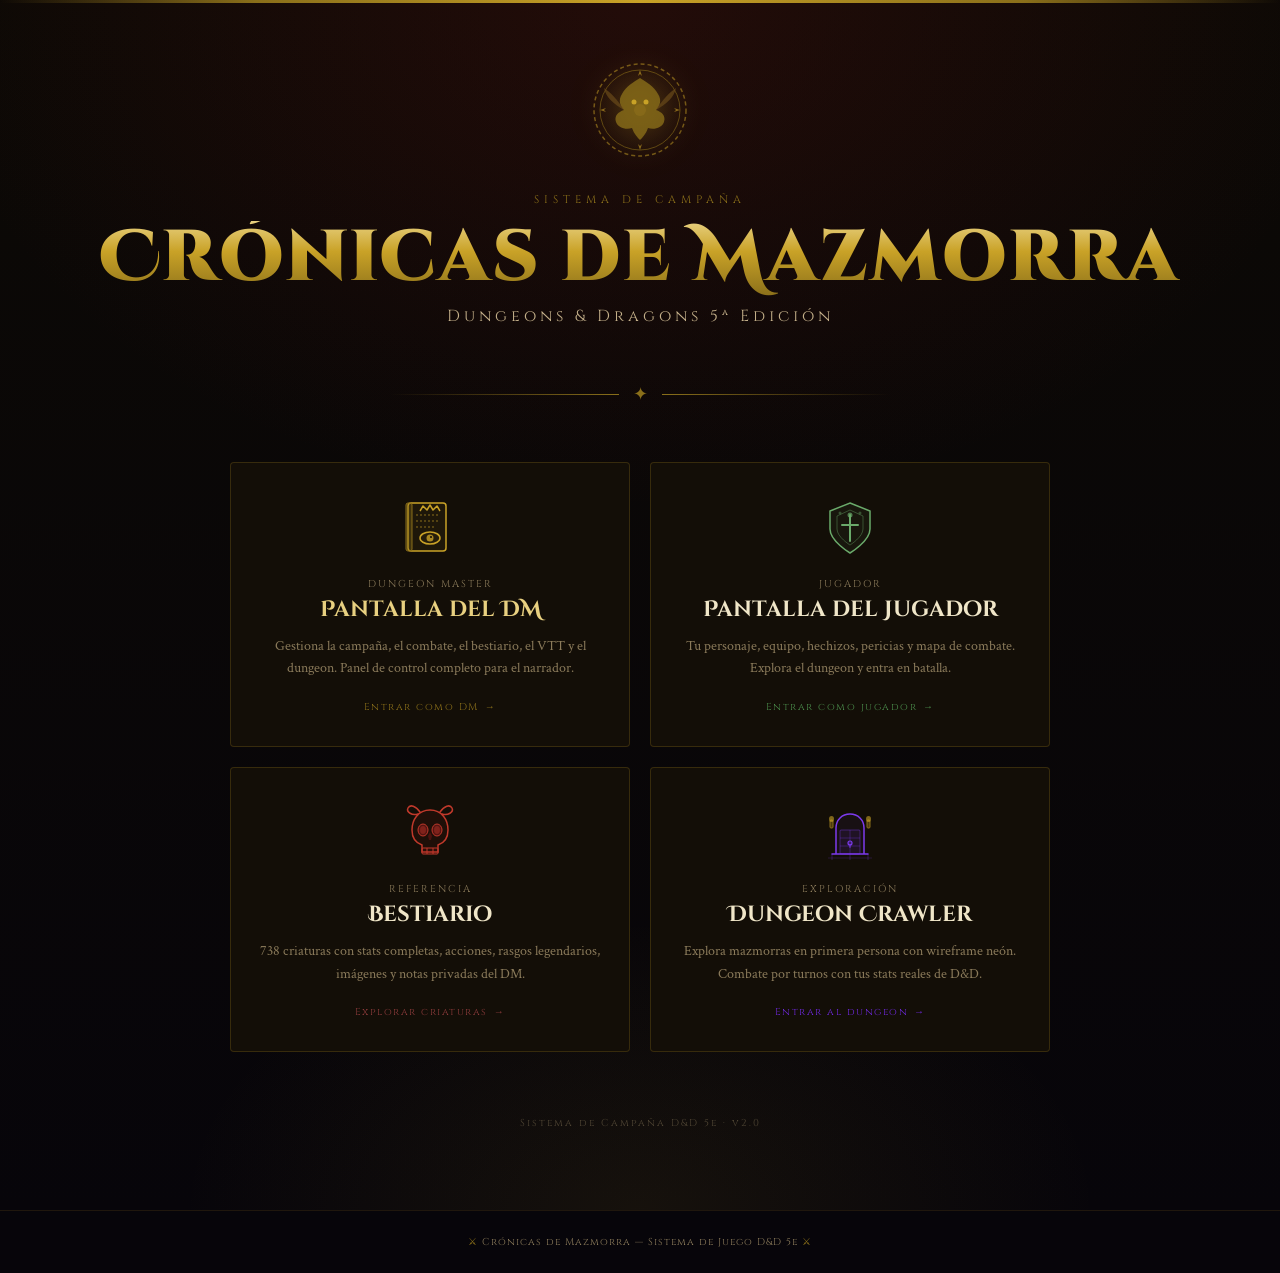
==== index.html @ 4f2b51bd "Add files via upload" ====
<!DOCTYPE html>
<html lang="es">
<head>
<meta charset="UTF-8">
<meta name="viewport" content="width=device-width, initial-scale=1.0">
<title>Crónicas de Mazmorra — D&D 5e</title>
<link rel="preconnect" href="https://fonts.googleapis.com">
<link href="https://fonts.googleapis.com/css2?family=Cinzel+Decorative:wght@400;700;900&family=Cinzel:wght@400;600;700&family=Crimson+Text:ital,wght@0,400;0,600;1,400&display=swap" rel="stylesheet">
<style>
/* ══════════════════════════════════════
   RESET & TOKENS
══════════════════════════════════════ */
*, *::before, *::after { box-sizing: border-box; margin: 0; padding: 0; }

:root {
  --black:   #07050a;
  --bg:      #0c0905;
  --bg2:     #130e07;
  --bg3:     #1c1509;
  --gold:    #c9a227;
  --gold-d:  #8a6f1a;
  --gold-b:  #f0c840;
  --gold-g:  #e8d080;
  --red:     #8b1a1a;
  --red-b:   #c0392b;
  --cream:   #f0e6c8;
  --cream-d: #c4b08a;
  --cream-m: #8a7a5a;
}

html { scroll-behavior: smooth; }

body {
  font-family: 'Crimson Text', Georgia, serif;
  background: var(--black);
  color: var(--cream);
  min-height: 100vh;
  overflow-x: hidden;
}

/* ── Noise texture overlay ── */
body::before {
  content: '';
  position: fixed; inset: 0; z-index: 0;
  background-image: url("data:image/svg+xml,%3Csvg xmlns='http://www.w3.org/2000/svg' width='300' height='300'%3E%3Cfilter id='n'%3E%3CfeTurbulence type='fractalNoise' baseFrequency='0.75' numOctaves='4' stitchTiles='stitch'/%3E%3C/filter%3E%3Crect width='300' height='300' filter='url(%23n)' opacity='0.04'/%3E%3C/svg%3E");
  pointer-events: none;
}

/* ══════════════════════════════════════
   HERO
══════════════════════════════════════ */
.hero {
  position: relative; z-index: 1;
  min-height: 100vh;
  display: flex; flex-direction: column;
  align-items: center; justify-content: center;
  padding: 60px 24px 80px;
  text-align: center;
  background:
    radial-gradient(ellipse 80% 60% at 50% 0%, rgba(139,26,26,0.18) 0%, transparent 70%),
    radial-gradient(ellipse 60% 40% at 50% 100%, rgba(201,162,39,0.08) 0%, transparent 60%),
    linear-gradient(180deg, #0c0905 0%, #07050a 100%);
}

/* Ornamental top bar */
.hero::before {
  content: '';
  position: absolute; top: 0; left: 0; right: 0;
  height: 3px;
  background: linear-gradient(90deg, transparent, var(--gold-d) 20%, var(--gold) 50%, var(--gold-d) 80%, transparent);
}

/* ── Emblem ── */
.emblem {
  width: 100px; height: 100px;
  margin-bottom: 32px;
  position: relative;
}
.emblem svg {
  width: 100%; height: 100%;
  filter: drop-shadow(0 0 16px rgba(201,162,39,0.4));
  animation: emblem-pulse 4s ease-in-out infinite;
}
@keyframes emblem-pulse {
  0%, 100% { filter: drop-shadow(0 0 12px rgba(201,162,39,0.3)); }
  50%       { filter: drop-shadow(0 0 28px rgba(201,162,39,0.6)); }
}

/* ── Title ── */
.hero-eyebrow {
  font-family: 'Cinzel', serif;
  font-size: 11px; letter-spacing: 5px;
  color: var(--gold-d); text-transform: uppercase;
  margin-bottom: 14px;
}

.hero-title {
  font-family: 'Cinzel Decorative', serif;
  font-size: clamp(32px, 7vw, 72px);
  font-weight: 900;
  line-height: 1.05;
  letter-spacing: 2px;
  margin-bottom: 8px;
  background: linear-gradient(180deg, var(--gold-g) 0%, var(--gold) 40%, var(--gold-d) 100%);
  -webkit-background-clip: text; -webkit-text-fill-color: transparent;
  background-clip: text;
  position: relative;
}

/* Flame glow — the one animated signature element */
.hero-title::after {
  content: attr(data-text);
  position: absolute; inset: 0;
  background: linear-gradient(180deg, var(--gold-b) 0%, transparent 60%);
  -webkit-background-clip: text; -webkit-text-fill-color: transparent;
  background-clip: text;
  opacity: 0;
  animation: flame 3s ease-in-out infinite;
}
@keyframes flame {
  0%, 100% { opacity: 0;   transform: translateY(0); }
  50%       { opacity: 0.5; transform: translateY(-2px); }
}

.hero-subtitle {
  font-family: 'Cinzel', serif;
  font-size: clamp(12px, 2vw, 16px);
  letter-spacing: 4px;
  color: var(--cream-d);
  margin-bottom: 56px;
}

/* ── Divider ── */
.ornament {
  display: flex; align-items: center; gap: 14px;
  color: var(--gold-d); font-size: 18px;
  margin-bottom: 56px;
  width: 100%; max-width: 500px;
}
.ornament::before, .ornament::after {
  content: '';
  flex: 1; height: 1px;
  background: linear-gradient(90deg, transparent, var(--gold-d));
}
.ornament::after { background: linear-gradient(90deg, var(--gold-d), transparent); }

/* ══════════════════════════════════════
   CARDS GRID
══════════════════════════════════════ */
.cards {
  display: grid;
  grid-template-columns: repeat(2, 1fr);
  gap: 20px;
  width: 100%; max-width: 820px;
  margin-bottom: 64px;
}

.card {
  position: relative;
  background: var(--bg2);
  border: 1px solid rgba(138,111,26,0.3);
  border-radius: 4px;
  padding: 32px 28px;
  cursor: pointer;
  text-decoration: none;
  display: flex; flex-direction: column; align-items: center;
  text-align: center;
  transition: border-color .25s, transform .2s, box-shadow .25s;
  overflow: hidden;
}

.card::before {
  content: '';
  position: absolute; inset: 0;
  background: radial-gradient(ellipse 80% 60% at 50% -10%, rgba(201,162,39,0.08) 0%, transparent 70%);
  opacity: 0; transition: opacity .3s;
}
.card:hover::before { opacity: 1; }

.card:hover {
  border-color: var(--gold-d);
  transform: translateY(-4px);
  box-shadow: 0 12px 40px rgba(0,0,0,0.5), 0 0 0 1px rgba(201,162,39,0.15);
}

/* Card accent bar */
.card::after {
  content: '';
  position: absolute; top: 0; left: 0; right: 0;
  height: 2px;
  opacity: 0; transition: opacity .3s;
}
.card:hover::after { opacity: 1; }
.card-dm::after    { background: linear-gradient(90deg, transparent, var(--gold), transparent); }
.card-pl::after    { background: linear-gradient(90deg, transparent, #6aaa6a, transparent); }
.card-bs::after    { background: linear-gradient(90deg, transparent, var(--red-b), transparent); }
.card-dg::after    { background: linear-gradient(90deg, transparent, #7c3aed, transparent); }

/* Card content */
.card-icon {
  width: 64px; height: 64px; margin-bottom: 18px;
  position: relative; z-index: 1;
}
.card-icon svg { width: 100%; height: 100%; }

.card-label {
  font-family: 'Cinzel', serif;
  font-size: 10px; letter-spacing: 2px;
  color: var(--cream-m); text-transform: uppercase;
  margin-bottom: 6px; position: relative; z-index: 1;
}
.card-name {
  font-family: 'Cinzel Decorative', serif;
  font-size: clamp(16px, 2.5vw, 22px); font-weight: 700;
  color: var(--cream); margin-bottom: 12px;
  position: relative; z-index: 1; line-height: 1.2;
}
.card-desc {
  font-size: 14px; color: var(--cream-m);
  line-height: 1.6; position: relative; z-index: 1;
  flex: 1;
}
.card-cta {
  margin-top: 20px;
  font-family: 'Cinzel', serif; font-size: 10px;
  letter-spacing: 1.5px; color: var(--gold-d);
  display: flex; align-items: center; gap: 6px;
  position: relative; z-index: 1;
  transition: color .2s;
}
.card:hover .card-cta { color: var(--gold); }
.card-cta::after { content: '→'; transition: transform .2s; }
.card:hover .card-cta::after { transform: translateX(4px); }

/* Card highlight for DM */
.card-dm { border-color: rgba(201,162,39,0.2); }
.card-dm .card-name { color: var(--gold-g); }

/* ══════════════════════════════════════
   FOOTER
══════════════════════════════════════ */
.footer {
  position: relative; z-index: 1;
  border-top: 1px solid rgba(58,42,16,0.5);
  padding: 24px;
  text-align: center;
  font-family: 'Cinzel', serif; font-size: 10px;
  color: var(--cream-m); letter-spacing: 1px;
}
.footer span { color: var(--gold-d); }

/* ══════════════════════════════════════
   RESPONSIVE
══════════════════════════════════════ */
@media (max-width: 640px) {
  .cards { grid-template-columns: 1fr; max-width: 400px; }
  .card  { padding: 24px 20px; }
  .hero-title { letter-spacing: 0; }
}
@media (max-width: 380px) {
  .cards { gap: 14px; }
}
</style>
</head>
<body>

<section class="hero">

  <!-- Dragon emblem SVG -->
  <div class="emblem">
    <svg viewBox="0 0 100 100" fill="none" xmlns="http://www.w3.org/2000/svg">
      <!-- Outer ring -->
      <circle cx="50" cy="50" r="46" stroke="#c9a227" stroke-width="1.5" stroke-dasharray="4 3" opacity="0.5"/>
      <circle cx="50" cy="50" r="40" stroke="#8a6f1a" stroke-width="1" opacity="0.6"/>
      <!-- Dragon silhouette -->
      <path d="M50 18 C44 22 36 26 32 34 C28 40 30 46 34 50 C28 52 24 56 26 62 C28 68 36 70 42 68 C44 74 48 78 50 80 C52 78 56 74 58 68 C64 70 72 68 74 62 C76 56 72 52 66 50 C70 46 72 40 68 34 C64 26 56 22 50 18Z" fill="#8a6f1a" opacity="0.8"/>
      <!-- Wings -->
      <path d="M34 50 C24 44 16 38 14 28 C20 32 28 40 34 50Z" fill="#6a4a1a" opacity="0.7"/>
      <path d="M66 50 C76 44 84 38 86 28 C80 32 72 40 66 50Z" fill="#6a4a1a" opacity="0.7"/>
      <!-- Eye -->
      <circle cx="44" cy="42" r="2.5" fill="#c9a227"/>
      <circle cx="56" cy="42" r="2.5" fill="#c9a227"/>
      <!-- Glow center -->
      <circle cx="50" cy="50" r="6" fill="rgba(201,162,39,0.15)"/>
      <!-- Corner ornaments -->
      <path d="M50 10 L52 16 L50 14 L48 16Z" fill="#c9a227" opacity="0.6"/>
      <path d="M50 90 L52 84 L50 86 L48 84Z" fill="#c9a227" opacity="0.6"/>
      <path d="M10 50 L16 52 L14 50 L16 48Z" fill="#c9a227" opacity="0.6"/>
      <path d="M90 50 L84 52 L86 50 L84 48Z" fill="#c9a227" opacity="0.6"/>
    </svg>
  </div>

  <div class="hero-eyebrow">Sistema de Campaña</div>

  <h1 class="hero-title" data-text="Crónicas de Mazmorra">Crónicas de Mazmorra</h1>
  <p class="hero-subtitle">Dungeons &amp; Dragons 5ª Edición</p>

  <div class="ornament">✦</div>

  <!-- CARDS -->
  <div class="cards">

    <!-- DM Screen -->
    <a href="login.html" class="card card-dm">
      <div class="card-icon">
        <svg viewBox="0 0 64 64" fill="none" xmlns="http://www.w3.org/2000/svg">
          <!-- Tome / book with eye -->
          <rect x="10" y="8" width="38" height="48" rx="3" stroke="#c9a227" stroke-width="1.5" fill="rgba(201,162,39,0.06)"/>
          <rect x="8" y="8" width="6" height="48" rx="2" fill="rgba(138,111,26,0.3)" stroke="#8a6f1a" stroke-width="1"/>
          <line x1="18" y1="20" x2="42" y2="20" stroke="#8a6f1a" stroke-width="1" stroke-dasharray="2 2"/>
          <line x1="18" y1="26" x2="42" y2="26" stroke="#8a6f1a" stroke-width="1" stroke-dasharray="2 2"/>
          <line x1="18" y1="32" x2="36" y2="32" stroke="#8a6f1a" stroke-width="1" stroke-dasharray="2 2"/>
          <!-- Eye of the DM -->
          <ellipse cx="32" cy="43" rx="10" ry="6" stroke="#c9a227" stroke-width="1.5" fill="rgba(201,162,39,0.05)"/>
          <circle cx="32" cy="43" r="3.5" fill="#c9a227" opacity="0.8"/>
          <circle cx="33" cy="42" r="1" fill="#0c0905"/>
          <!-- Crown above -->
          <path d="M22 16 L25 11 L29 15 L32 10 L35 15 L39 11 L42 16" stroke="#c9a227" stroke-width="1.5" fill="none" stroke-linejoin="round"/>
        </svg>
      </div>
      <div class="card-label">Dungeon Master</div>
      <div class="card-name">Pantalla del DM</div>
      <p class="card-desc">Gestiona la campaña, el combate, el bestiario, el VTT y el dungeon. Panel de control completo para el narrador.</p>
      <div class="card-cta">Entrar como DM</div>
    </a>

    <!-- Player Screen -->
    <a href="login.html" class="card card-pl">
      <div class="card-icon">
        <svg viewBox="0 0 64 64" fill="none" xmlns="http://www.w3.org/2000/svg">
          <!-- Shield -->
          <path d="M32 8 L52 16 L52 34 C52 46 32 58 32 58 C32 58 12 46 12 34 L12 16 Z" stroke="#6aaa6a" stroke-width="1.5" fill="rgba(106,170,106,0.06)"/>
          <!-- Inner shield -->
          <path d="M32 15 L45 21 L45 34 C45 42 32 50 32 50 C32 50 19 42 19 34 L19 21 Z" stroke="rgba(106,170,106,0.4)" stroke-width="1" fill="none"/>
          <!-- Sword on shield -->
          <line x1="32" y1="20" x2="32" y2="46" stroke="#6aaa6a" stroke-width="2" stroke-linecap="round"/>
          <line x1="24" y1="30" x2="40" y2="30" stroke="#6aaa6a" stroke-width="2" stroke-linecap="round"/>
          <circle cx="32" cy="20" r="2.5" fill="#6aaa6a" opacity="0.7"/>
          <!-- Stars -->
          <circle cx="22" cy="18" r="1.5" fill="#6aaa6a" opacity="0.4"/>
          <circle cx="42" cy="18" r="1.5" fill="#6aaa6a" opacity="0.4"/>
        </svg>
      </div>
      <div class="card-label">Jugador</div>
      <div class="card-name">Pantalla del Jugador</div>
      <p class="card-desc">Tu personaje, equipo, hechizos, pericias y mapa de combate. Explora el dungeon y entra en batalla.</p>
      <div class="card-cta" style="color:#4a8a4a">Entrar como jugador</div>
    </a>

    <!-- Bestiary -->
    <a href="bestiary.html" class="card card-bs">
      <div class="card-icon">
        <svg viewBox="0 0 64 64" fill="none" xmlns="http://www.w3.org/2000/svg">
          <!-- Skull base -->
          <path d="M32 10 C20 10 14 20 14 30 C14 38 18 43 24 45 L24 52 L40 52 L40 45 C46 43 50 38 50 30 C50 20 44 10 32 10Z" stroke="#c0392b" stroke-width="1.5" fill="rgba(139,26,26,0.1)"/>
          <!-- Jaw -->
          <rect x="24" y="48" width="16" height="6" rx="1" stroke="#c0392b" stroke-width="1" fill="rgba(139,26,26,0.1)"/>
          <line x1="29" y1="48" x2="29" y2="54" stroke="#c0392b" stroke-width="1"/>
          <line x1="35" y1="48" x2="35" y2="54" stroke="#c0392b" stroke-width="1"/>
          <!-- Eye sockets -->
          <ellipse cx="25" cy="30" rx="5" ry="6" fill="rgba(139,26,26,0.5)" stroke="#c0392b" stroke-width="1"/>
          <ellipse cx="39" cy="30" rx="5" ry="6" fill="rgba(139,26,26,0.5)" stroke="#c0392b" stroke-width="1"/>
          <!-- Glow in eye sockets -->
          <ellipse cx="25" cy="30" rx="3" ry="4" fill="#c0392b" opacity="0.4"/>
          <ellipse cx="39" cy="30" rx="3" ry="4" fill="#c0392b" opacity="0.4"/>
          <!-- Nasal cavity -->
          <path d="M30 36 L32 32 L34 36 L33 40 L31 40Z" fill="rgba(139,26,26,0.4)"/>
          <!-- Horns -->
          <path d="M22 12 C18 6 12 4 10 8 C8 12 14 16 20 14" stroke="#c0392b" stroke-width="1.5" fill="none" stroke-linecap="round"/>
          <path d="M42 12 C46 6 52 4 54 8 C56 12 50 16 44 14" stroke="#c0392b" stroke-width="1.5" fill="none" stroke-linecap="round"/>
        </svg>
      </div>
      <div class="card-label">Referencia</div>
      <div class="card-name">Bestiario</div>
      <p class="card-desc">738 criaturas con stats completas, acciones, rasgos legendarios, imágenes y notas privadas del DM.</p>
      <div class="card-cta" style="color:#8a3a3a">Explorar criaturas</div>
    </a>

    <!-- Dungeon -->
    <a href="login.html" class="card card-dg">
      <div class="card-icon">
        <svg viewBox="0 0 64 64" fill="none" xmlns="http://www.w3.org/2000/svg">
          <!-- Dungeon door arch -->
          <path d="M18 54 L18 28 C18 20 24 14 32 14 C40 14 46 20 46 28 L46 54" stroke="#7c3aed" stroke-width="1.5" fill="rgba(124,58,237,0.05)"/>
          <line x1="14" y1="54" x2="50" y2="54" stroke="#7c3aed" stroke-width="1.5" stroke-linecap="round"/>
          <!-- Door planks -->
          <rect x="22" y="30" width="20" height="24" rx="1" fill="rgba(124,58,237,0.08)" stroke="rgba(124,58,237,0.4)" stroke-width="1"/>
          <line x1="32" y1="30" x2="32" y2="54" stroke="rgba(124,58,237,0.3)" stroke-width="1"/>
          <line x1="22" y1="38" x2="42" y2="38" stroke="rgba(124,58,237,0.3)" stroke-width="1"/>
          <line x1="22" y1="46" x2="42" y2="46" stroke="rgba(124,58,237,0.3)" stroke-width="1"/>
          <!-- Keyhole -->
          <circle cx="32" cy="43" r="2" stroke="#7c3aed" stroke-width="1.2" fill="rgba(124,58,237,0.2)"/>
          <rect x="31" y="44" width="2" height="4" rx="1" fill="#7c3aed" opacity="0.5"/>
          <!-- Torches -->
          <rect x="12" y="20" width="3" height="8" rx="1" fill="rgba(201,162,39,0.3)" stroke="#8a6f1a" stroke-width="1"/>
          <ellipse cx="13.5" cy="19" rx="2.5" ry="3" fill="#c9a227" opacity="0.6"/>
          <rect x="49" y="20" width="3" height="8" rx="1" fill="rgba(201,162,39,0.3)" stroke="#8a6f1a" stroke-width="1"/>
          <ellipse cx="50.5" cy="19" rx="2.5" ry="3" fill="#c9a227" opacity="0.6"/>
          <!-- Grid floor suggestion -->
          <line x1="14" y1="54" x2="14" y2="60" stroke="rgba(124,58,237,0.3)" stroke-width="1"/>
          <line x1="32" y1="54" x2="32" y2="60" stroke="rgba(124,58,237,0.3)" stroke-width="1"/>
          <line x1="50" y1="54" x2="50" y2="60" stroke="rgba(124,58,237,0.3)" stroke-width="1"/>
          <line x1="10" y1="58" x2="54" y2="58" stroke="rgba(124,58,237,0.2)" stroke-width="1"/>
        </svg>
      </div>
      <div class="card-label">Exploración</div>
      <div class="card-name">Dungeon Crawler</div>
      <p class="card-desc">Explora mazmorras en primera persona con wireframe neón. Combate por turnos con tus stats reales de D&D.</p>
      <div class="card-cta" style="color:#6d28d9">Entrar al dungeon</div>
    </a>

  </div>

  <!-- Version info -->
  <p style="font-family:'Cinzel',serif;font-size:10px;letter-spacing:2px;color:var(--cream-m);opacity:0.5">
    Sistema de Campaña D&D 5e · v2.0
  </p>

</section>

<footer class="footer">
  <span>⚔</span> Crónicas de Mazmorra — Sistema de Juego D&D 5e <span>⚔</span>
</footer>

</body>
</html>
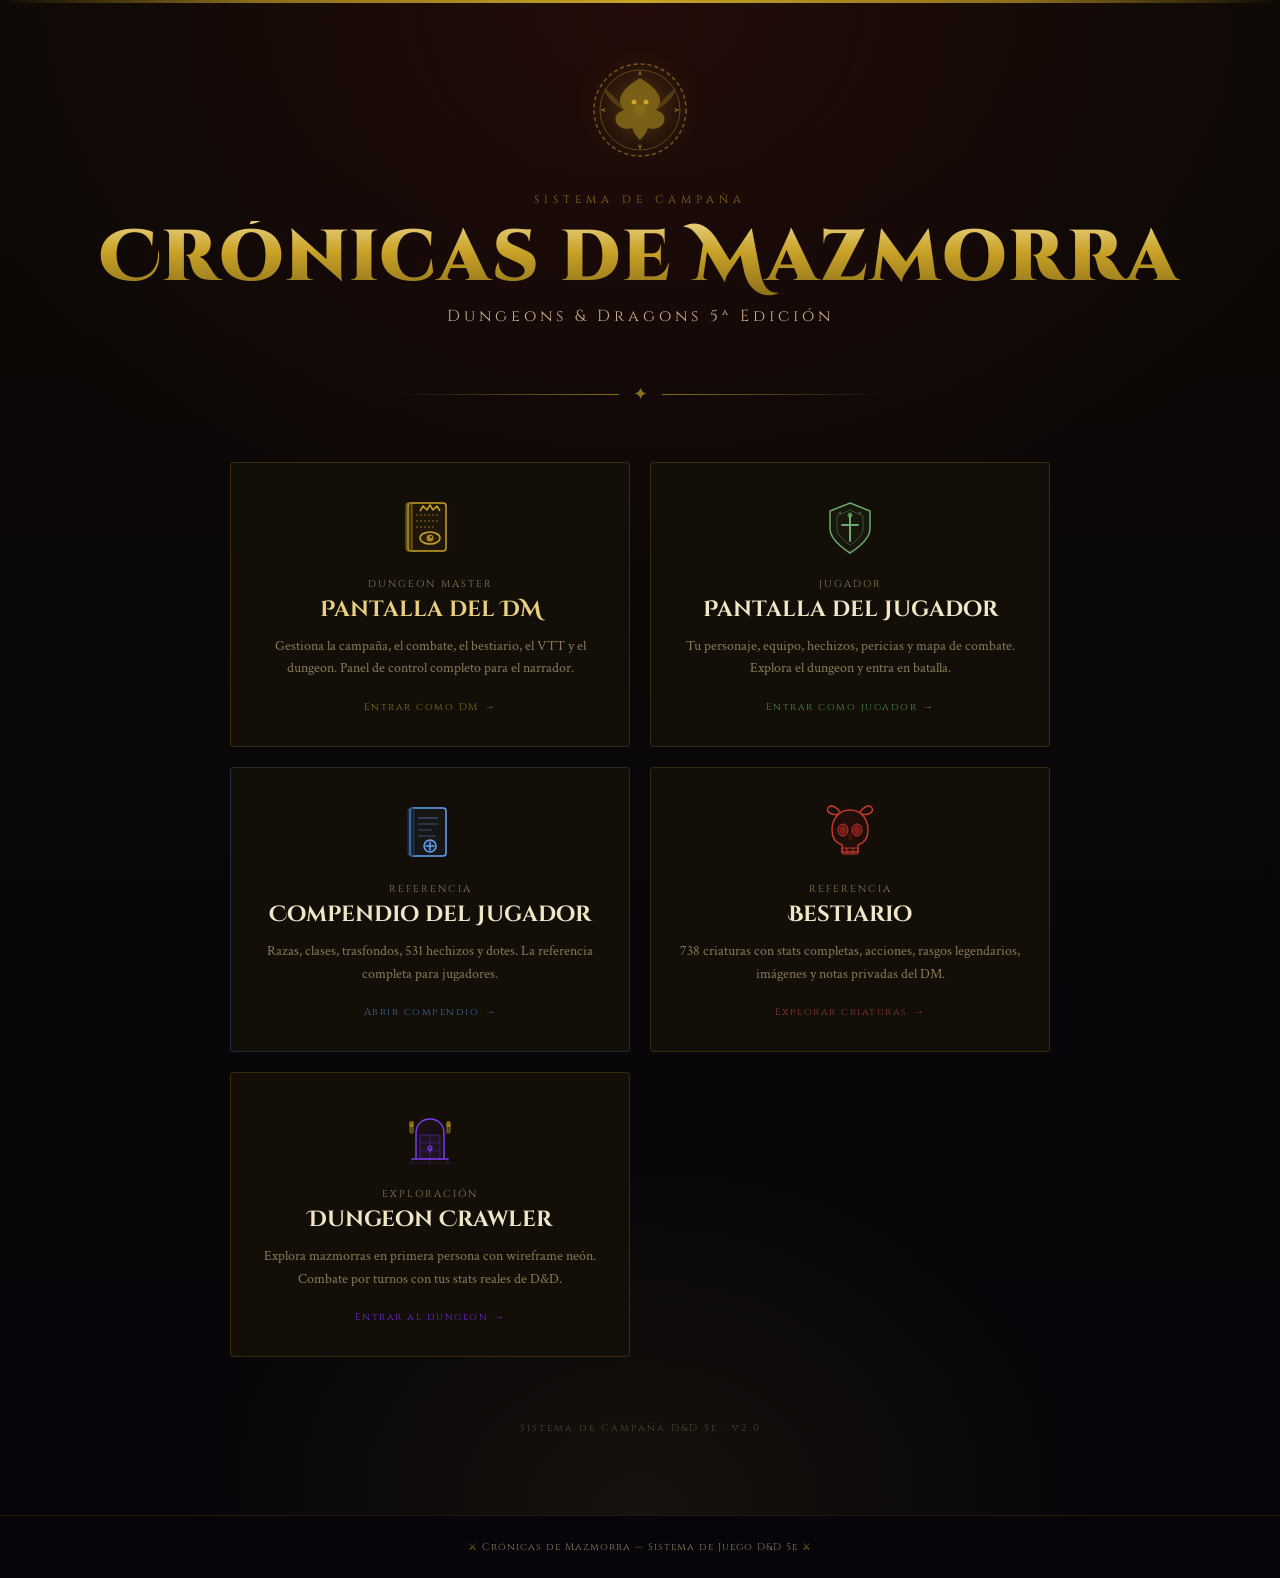
==== commit d8a98446: "Add files via upload" ====
--- a/index.html
+++ b/index.html
@@ -345,6 +345,27 @@
       <div class="card-name">Pantalla del Jugador</div>
       <p class="card-desc">Tu personaje, equipo, hechizos, pericias y mapa de combate. Explora el dungeon y entra en batalla.</p>
       <div class="card-cta" style="color:#4a8a4a">Entrar como jugador</div>
+    </a>
+
+    <!-- Player Compendio -->
+    <a href="compendio_jugador.html" class="card" style="border-color:rgba(96,165,250,.2)">
+      <div class="card-icon">
+        <svg viewBox="0 0 64 64" fill="none" xmlns="http://www.w3.org/2000/svg">
+          <rect x="12" y="8" width="36" height="48" rx="3" stroke="#60a5fa" stroke-width="1.5" fill="rgba(96,165,250,.05)"/>
+          <rect x="10" y="8" width="6" height="48" rx="2" fill="rgba(30,58,95,.4)" stroke="#1e3a5f" stroke-width="1"/>
+          <line x1="20" y1="18" x2="40" y2="18" stroke="#60a5fa" stroke-width="1" opacity=".6"/>
+          <line x1="20" y1="24" x2="40" y2="24" stroke="#60a5fa" stroke-width="1" opacity=".4"/>
+          <line x1="20" y1="30" x2="34" y2="30" stroke="#60a5fa" stroke-width="1" opacity=".4"/>
+          <line x1="20" y1="36" x2="38" y2="36" stroke="#60a5fa" stroke-width="1" opacity=".4"/>
+          <circle cx="32" cy="46" r="6" stroke="#60a5fa" stroke-width="1.5" fill="rgba(96,165,250,.1)"/>
+          <line x1="32" y1="42" x2="32" y2="50" stroke="#60a5fa" stroke-width="1.5" stroke-linecap="round"/>
+          <line x1="28" y1="46" x2="36" y2="46" stroke="#60a5fa" stroke-width="1.5" stroke-linecap="round"/>
+        </svg>
+      </div>
+      <div class="card-label">Referencia</div>
+      <div class="card-name" style="color:var(--cream)">Compendio del Jugador</div>
+      <p class="card-desc">Razas, clases, trasfondos, 531 hechizos y dotes. La referencia completa para jugadores.</p>
+      <div class="card-cta" style="color:#3a6a9a">Abrir compendio</div>
     </a>
 
     <!-- Bestiary -->
